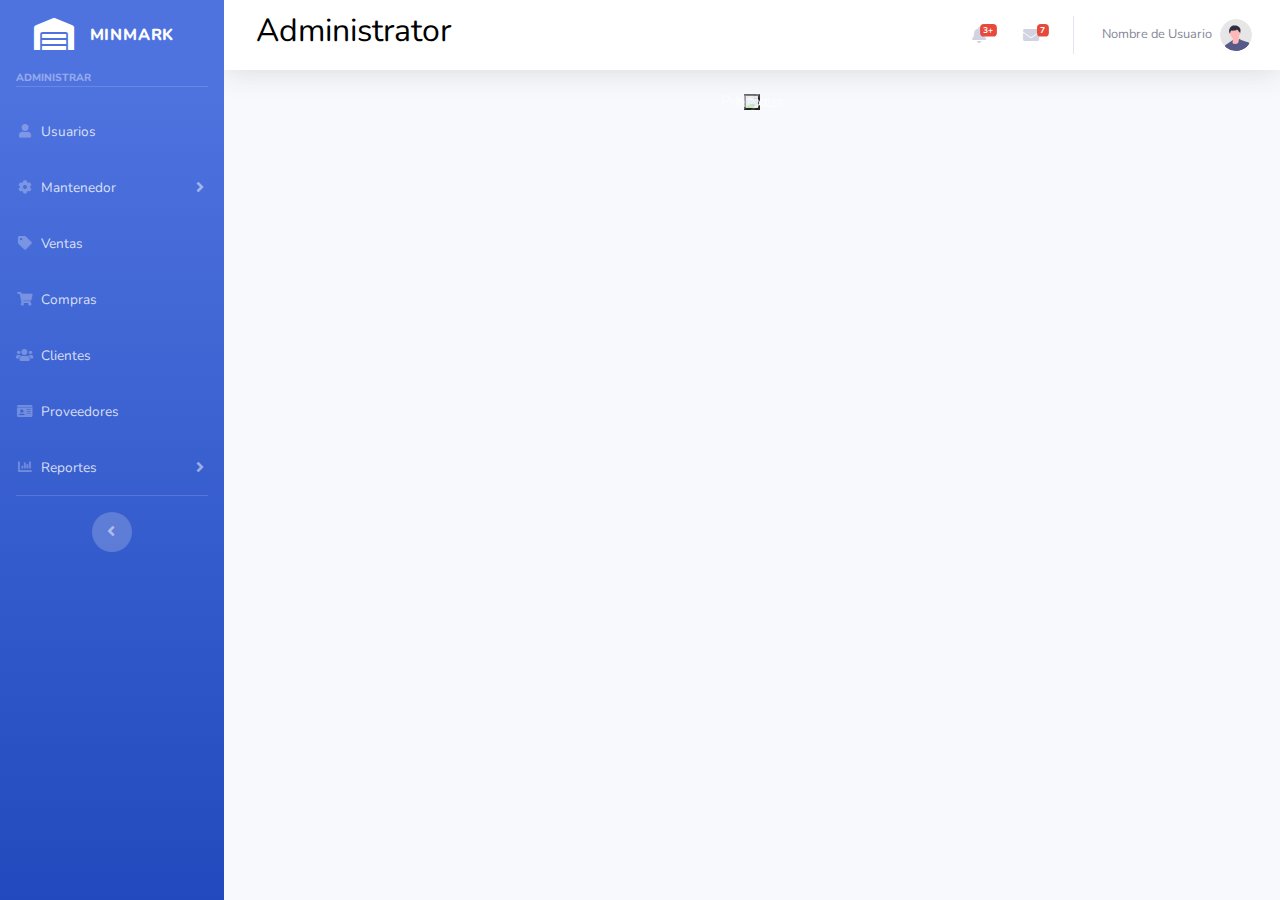
==== index.html @ 3385dc10 "v1 views" ====
<!DOCTYPE html>
<html lang="es">

<head>

    <meta charset="utf-8">
    <meta http-equiv="X-UA-Compatible" content="IE=edge">
    <meta name="viewport" content="width=device-width, initial-scale=1, shrink-to-fit=no">
    <meta name="description" content="">
    <meta name="author" content="">

    <title>MINIMARK</title>
    <link
        href="https://fonts.googleapis.com/css?family=Nunito:200,200i,300,300i,400,400i,600,600i,700,700i,800,800i,900,900i"
        rel="stylesheet">
    <link href="css/sb-admin-2.min.css" rel="stylesheet">
    <link rel="stylesheet" href="https://cdnjs.cloudflare.com/ajax/libs/font-awesome/5.15.3/css/all.min.css">
    <link href="https://cdn.jsdelivr.net/npm/bootstrap@5.3.2/dist/css/bootstrap.min.css" rel="stylesheet" integrity="sha384-T3c6CoIi6uLrA9TneNEoa7RxnatzjcDSCmG1MXxSR1GAsXEV/Dwwykc2MPK8M2HN" crossorigin="anonymous">
</head>

<body id="page-top">

    <!-- Page Wrapper -->
    <div id="wrapper">

        <!-- Sidebar -->
        <ul class="navbar-nav bg-gradient-primary sidebar sidebar-dark accordion" id="accordionSidebar">

            <!-- Sidebar - Brand -->
            <a class="sidebar-brand d-flex align-items-center justify-content-center" href="index.html">
                <div class="sidebar-brand-icon">
                    <i class="fas fa-fw fa-warehouse"></i>
                </div>
                <div class="sidebar-brand-text mx-3">MINMARK</div>
            </a>

            <!-- Divider -->
            <div class="sidebar-heading">
                Administrar
            </div>

            <hr class="sidebar-divider">
            <style>
                .nav-item.active .nav-link {
                  box-shadow: 0 0 5px rgba(0, 0, 0, 0.3); /* Aplica una sombra al enlace activo */
                }
              </style>
              
              <script>
                document.addEventListener("DOMContentLoaded", function() {
                  var navItems = document.querySelectorAll(".nav-item");
              
                  navItems.forEach(function(item) {
                    item.addEventListener("click", function() {
                      navItems.forEach(function(item) {
                        item.classList.remove("active");
                      });
                      this.classList.add("active");
                    });
                  });
                });
              </script>
              
              <li class="nav-item">
                <a class="nav-link" href="usuarios.html">
                  <i class="fas fa-fw fa-user"></i>
                  <span>Usuarios</span>
                </a>
              </li>
              
              <li class="nav-item">
                <a class="nav-link collapsed" href="#" data-toggle="collapse" data-target="#collapseTwo"
                  aria-expanded="true" aria-controls="collapseTwo">
                  <i class="fas fa-fw fa-cog"></i>
                  <span>Mantenedor</span>
                </a>
                <div id="collapseTwo" class="collapse" aria-labelledby="headingTwo" data-parent="#accordionSidebar">
                  <div class="bg-white py-2 collapse-inner rounded">
                    <a class="collapse-item" href="categoria.html"><i class="fas fa-fw fa-list-alt " style="margin-right: 4px;"></i>Categoria</a>
                    <a class="collapse-item" href="productos.html"><i class="fas fa-fw fa-box" style="margin-right: 4px;"></i>Productos</a>
                    <a class="collapse-item" href="negocio.html"><i class="fas fa-fw fa-building" style="margin-right: 4px;"></i>Negocio</a>
                  </div>
                </div>
              </li>
              
              <li class="nav-item">
                <a class="nav-link" href="ventas.html">
                  <i class="fas fa-fw fa-tag"></i>
                  <span>Ventas</span>
                </a>
              </li>
              
              <li class="nav-item">
                <a class="nav-link" href="compras.html">
                  <i class="fas fa-fw fa-shopping-cart"></i>
                  <span>Compras</span>
                </a>
              </li>
              
              <li class="nav-item">
                <a class="nav-link" href="clientes.html">
                  <i class="fas fa-fw fa-users"></i>
                  <span>Clientes</span>
                </a>
              </li>
              
              <li class="nav-item">
                <a class="nav-link" href="proveedor.html">
                  <i class="fas fa-fw fa-id-card"></i>
                  <span>Proveedores</span>
                </a>
              </li>
              
              <li class="nav-item">
                <a class="nav-link collapsed" href="#" data-toggle="collapse" data-target="#collapseUtilities"
                  aria-expanded="true" aria-controls="collapseUtilities">
                  <i class="fas fa-fw fa-chart-bar"></i>
                  <span>Reportes</span>
                </a>
                <div id="collapseUtilities" class="collapse" aria-labelledby="headingUtilities"
                  data-parent="#accordionSidebar">
                  <div class="bg-white py-2 collapse-inner rounded">
                    <a class="collapse-item" href="reporteCompras.html"><i class="fas fa-fw fa-shopping-cart"></i> Reporte Compras</a>
                    <a class="collapse-item" href="reporteVentas.html"><i class="fas fa-fw fa-tag"></i> Reporte Ventas</a>
                  </div>
                </div>
              </li>
            <!-- Divider -->
            <hr class="sidebar-divider d-none d-md-block">

            <!-- Sidebar Toggler (Sidebar) -->
            <div class="text-center d-none d-md-inline">
                <button class="rounded-circle border-0" id="sidebarToggle"></button>
            </div>

        </ul>
        <!-- End of Sidebar -->

        <!-- Content Wrapper -->
        <div id="content-wrapper" class="d-flex flex-column">

            <!-- Main Content -->
            <div id="content">

                <!-- Topbar -->
                <nav class="navbar navbar-expand navbar-light bg-white topbar mb-4 static-top shadow">

                    <!-- Sidebar Toggle (Topbar) -->
                    <div class="form-inline">
                        <button id="sidebarToggleTop" class="btn btn-link d-md-none rounded-circle mr-3">
                            <i class="fa fa-bars"></i>
                        </button>
                    </div>

                    <!-- Topbar Search -->
                    <form
                        class="d-none d-sm-inline-block form-inline mr-auto ml-md-3 my-2 my-md-0 mw-100 navbar-search">
                        <div class="input-group">
                            <H2 style="color: black;">Administrator</H2>
                        </div>
                    </form>


                    <!-- Topbar Navbar -->
                    <ul class="navbar-nav ml-auto">

                        <!-- Nav Item - Search Dropdown (Visible Only XS) -->
                        <li class="nav-item dropdown no-arrow d-sm-none">
                            <P style="color: black;">administrador</P>
                        </li>

                        <!-- Nav Item - Alerts -->
                        <li class="nav-item dropdown no-arrow mx-1">
                            <a class="nav-link dropdown-toggle" href="#" id="alertsDropdown" role="button"
                                data-toggle="dropdown" aria-haspopup="true" aria-expanded="false">
                                <i class="fas fa-bell fa-fw"></i>
                                <!-- Counter - Alerts -->
                                <span class="badge badge-danger badge-counter">3+</span>
                            </a>
                            <!-- Dropdown - Alerts -->
                            <div class="dropdown-list dropdown-menu dropdown-menu-right shadow animated--grow-in"
                                aria-labelledby="alertsDropdown">
                                <h6 class="dropdown-header">
                                    Centro de notificaciones
                                </h6>
                                <a class="dropdown-item d-flex align-items-center" href="#">
                                    <div class="mr-3">
                                        <div class="icon-circle bg-primary">
                                            <i class="fas fa-file-alt text-white"></i>
                                        </div>
                                    </div>
                                    <div>
                                        <div class="small text-gray-500">Noviembre 12, 2023</div>
                                        <span class="font-weight-bold">¡Un nuevo informe mensual está listo para
                                            descargar!</span>
                                    </div>
                                </a>
                                <a class="dropdown-item d-flex align-items-center" href="#">
                                    <div class="mr-3">
                                        <div class="icon-circle bg-success">
                                            <i class="fas fa-donate text-white"></i>
                                        </div>
                                    </div>
                                    <div>
                                        <div class="small text-gray-500">Noviembre 20, 2023</div>
                                        ¡Se han depositado $290.29 en su cuenta!
                                    </div>
                                </a>
                                <a class="dropdown-item text-center small text-gray-500" href="#">Mostrar todas las
                                    alertas</a>
                            </div>
                        </li>

                        <!-- Nav Item - Messages -->
                        <li class="nav-item dropdown no-arrow mx-1">
                            <a class="nav-link dropdown-toggle" href="#" id="messagesDropdown" role="button"
                                data-toggle="dropdown" aria-haspopup="true" aria-expanded="false">
                                <i class="fas fa-envelope fa-fw"></i>
                                <!-- Counter - Messages -->
                                <span class="badge badge-danger badge-counter">7</span>
                            </a>
                            <!-- Dropdown - Messages -->
                            <div class="dropdown-list dropdown-menu dropdown-menu-right shadow animated--grow-in"
                                aria-labelledby="messagesDropdown">
                                <h6 class="dropdown-header">
                                    Meensajes
                                </h6>
                                <a class="dropdown-item d-flex align-items-center" href="#">
                                    <div class="dropdown-list-image mr-3">
                                        <img class="rounded-circle" src="img/undraw_profile_2.svg" alt="...">
                                        <div class="status-indicator"></div>
                                    </div>
                                    <div>
                                        <div class="text-truncate">Tengo los productos que ordenaste el mes pasado,
                                            ¿Quieres que te los envíen??</div>
                                        <div class="small text-gray-500">Cristian Alezander · 1d</div>
                                    </div>
                                </a>
                                <a class="dropdown-item text-center small text-gray-500" href="#">Leer mas mansajes</a>
                            </div>
                        </li>

                        <div class="topbar-divider d-none d-sm-block"></div>

                        <!-- Nav Item - User Information -->
                        <li class="nav-item dropdown no-arrow">
                            <a class="nav-link dropdown-toggle" href="#" id="userDropdown" role="button"
                                data-toggle="dropdown" aria-haspopup="true" aria-expanded="false">
                                <span class="mr-2 d-none d-lg-inline text-gray-600 small">Nombre de Usuario</span>
                                <img class="img-profile rounded-circle" src="img/undraw_profile.svg">
                            </a>
                            <!-- Dropdown - User Information -->
                            <div class="dropdown-menu dropdown-menu-right shadow animated--grow-in"
                                aria-labelledby="userDropdown">
                                <a class="dropdown-item" href="#">
                                    <i class="fas fa-user fa-sm fa-fw mr-2 text-gray-400"></i>
                                    Perfil
                                </a>
                                <a class="dropdown-item" href="#">
                                    <i class="fas fa-cogs fa-sm fa-fw mr-2 text-gray-400"></i>
                                    Ajustes
                                </a>
                                <a class="dropdown-item" href="#">
                                    <i class="fas fa-list fa-sm fa-fw mr-2 text-gray-400"></i>
                                    Registro de actividades
                                </a>
                                <div class="dropdown-divider"></div>
                                <a class="dropdown-item" href="#" data-toggle="modal" data-target="#logoutModal">
                                    <i class="fas fa-sign-out-alt fa-sm fa-fw mr-2 text-gray-400"></i>
                                    Cerrar sesión
                                </a>
                            </div>
                        </li>

                    </ul>

                </nav>
                <div style="display: flex; justify-content: center;">
                    <div id="carouselExampleFade" class="carousel slide carousel-fade">
                      <div class="carousel-inner">
                        <div class="carousel-item active">
                          <img src="https://equipment21.com/wp-content/uploads/que-es-un-minimarket.jpg" class="d-block w-100" style="max-width: 500px; object-fit: contain;">
                        </div>
                        <div class="carousel-item">
                          <img src="https://i.pinimg.com/550x/df/8b/b2/df8bb24f042e2525bdfe319d4b124b3e.jpg" class="d-block w-100" style="max-width: 500px; object-fit: contain;">
                        </div>
                        <div class="carousel-item">
                          <img src="https://thumbs.dreamstime.com/b/jakarta-indonesiaaugust-un-cajero-en-minimarket-al-servicio-de-cliente-que-tiene-muchos-art%C3%ADculos-compra-287583443.jpg" class="d-block w-100" style="max-width: 500px; object-fit: contain;">
                        </div>
                      </div>
                      <button class="carousel-control-prev" type="button" data-bs-target="#carouselExampleFade" data-bs-slide="prev">
                        <span class="carousel-control-prev-icon" aria-hidden="true"></span>
                        <span class="visually-hidden">Previous</span>
                      </button>
                      <button class="carousel-control-next" type="button" data-bs-target="#carouselExampleFade" data-bs-slide="next">
                        <span class="carousel-control-next-icon" aria-hidden="true"></span>
                        <span class="visually-hidden">Next</span>
                      </button>
                    </div>
                  </div>
                  
            </div>

        </div>
        <!-- End of Content Wrapper -->

    </div>
    <!-- End of Page Wrapper -->

    <!-- Scroll to Top Button-->
    <a class="scroll-to-top rounded" href="#page-top">
        <i class="fas fa-angle-up"></i>
    </a>

    <!-- Logout Modal-->
    <div class="modal fade" id="logoutModal" tabindex="-1" role="dialog" aria-labelledby="exampleModalLabel"
        aria-hidden="true">
        <div class="modal-dialog" role="document">
            <div class="modal-content">
                <div class="modal-header">
                    <h5 class="modal-title" id="exampleModalLabel">¿Listo para salir?</h5>
                    <button class="close" type="button" data-dismiss="modal" aria-label="Close">
                        <span aria-hidden="true">×</span>
                    </button>
                </div>
                <div class="modal-body">Seleccione "Cerrar sesión" a continuación si está listo para finalizar su sesión
                    actual.</div>
                <div class="modal-footer">
                    <button class="btn btn-secondary" type="button" data-dismiss="modal">Cancelar</button>
                    <a class="btn btn-primary" href="login.html">Cerrar sesión</a>
                </div>
            </div>
        </div>
    </div>

    <!-- Bootstrap core JavaScript-->
    <script src="js/jquery.min.js"></script>
    <script src="js/bootstrap.bundle.min.js"></script>
    <script src="js/jquery.easing.min.js"></script>
    <script src="js/sb-admin-2.min.js"></script>
    <script src="js/Chart.min.js"></script>
    <script src="https://cdn.jsdelivr.net/npm/bootstrap@5.3.2/dist/js/bootstrap.bundle.min.js" integrity="sha384-C6RzsynM9kWDrMNeT87bh95OGNyZPhcTNXj1NW7RuBCsyN/o0jlpcV8Qyq46cDfL" crossorigin="anonymous"></script>

</body>

</html>
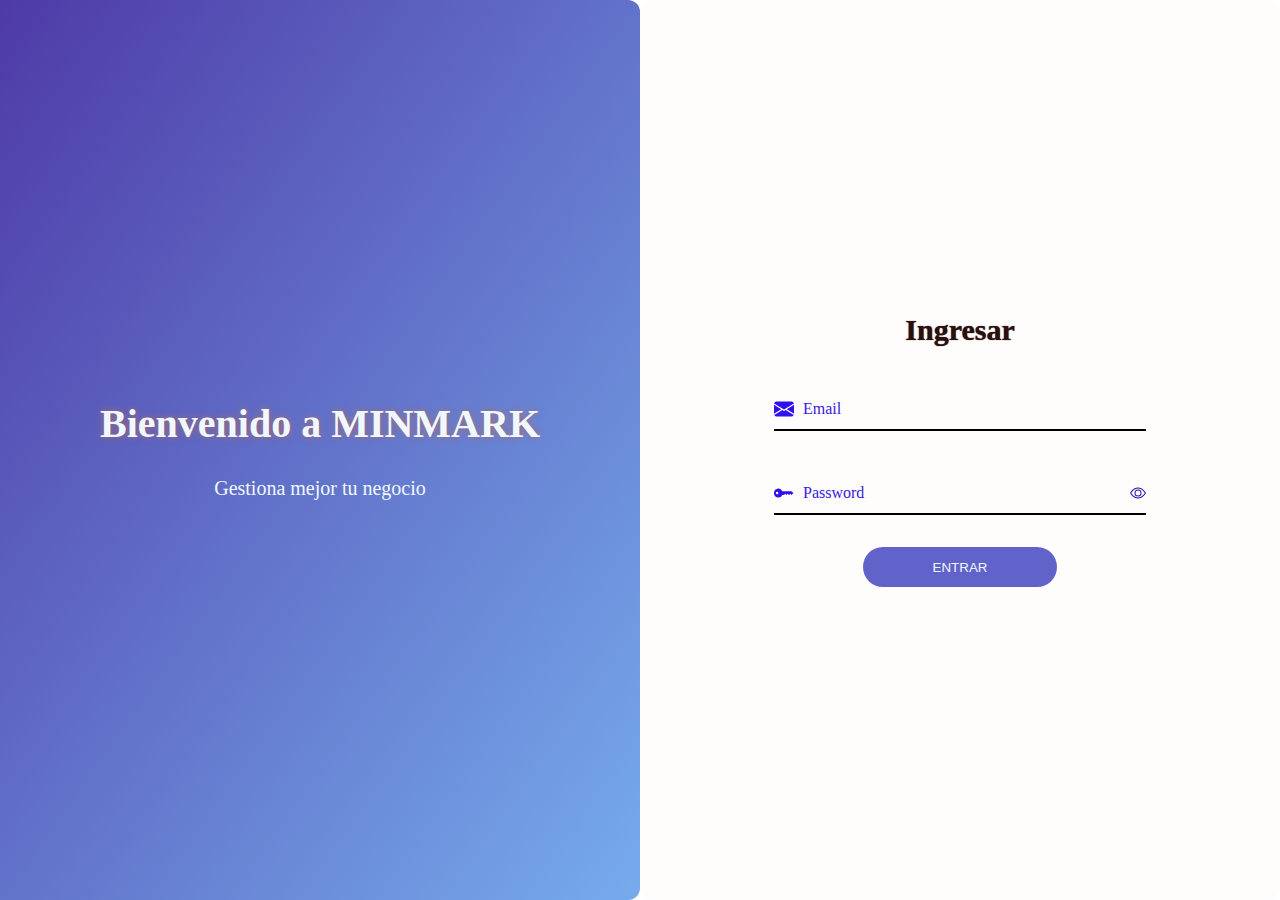
==== commit 16fd9f17: "Rename proyect" ====
--- a/index.html
+++ b/index.html
@@ -2,345 +2,51 @@
 <html lang="es">
 
 <head>
-
-    <meta charset="utf-8">
-    <meta http-equiv="X-UA-Compatible" content="IE=edge">
-    <meta name="viewport" content="width=device-width, initial-scale=1, shrink-to-fit=no">
-    <meta name="description" content="">
-    <meta name="author" content="">
-
-    <title>MINIMARK</title>
-    <link
-        href="https://fonts.googleapis.com/css?family=Nunito:200,200i,300,300i,400,400i,600,600i,700,700i,800,800i,900,900i"
-        rel="stylesheet">
-    <link href="css/sb-admin-2.min.css" rel="stylesheet">
-    <link rel="stylesheet" href="https://cdnjs.cloudflare.com/ajax/libs/font-awesome/5.15.3/css/all.min.css">
-    <link href="https://cdn.jsdelivr.net/npm/bootstrap@5.3.2/dist/css/bootstrap.min.css" rel="stylesheet" integrity="sha384-T3c6CoIi6uLrA9TneNEoa7RxnatzjcDSCmG1MXxSR1GAsXEV/Dwwykc2MPK8M2HN" crossorigin="anonymous">
+    <meta charset="UTF-8">
+    <meta name="viewport" content="width=device-width, initial-scale=1.0">
+    <link rel="stylesheet" href="css/style.css">
+    <title>Login MINMARK</title>
 </head>
 
-<body id="page-top">
-
-    <!-- Page Wrapper -->
-    <div id="wrapper">
-
-        <!-- Sidebar -->
-        <ul class="navbar-nav bg-gradient-primary sidebar sidebar-dark accordion" id="accordionSidebar">
-
-            <!-- Sidebar - Brand -->
-            <a class="sidebar-brand d-flex align-items-center justify-content-center" href="index.html">
-                <div class="sidebar-brand-icon">
-                    <i class="fas fa-fw fa-warehouse"></i>
-                </div>
-                <div class="sidebar-brand-text mx-3">MINMARK</div>
-            </a>
-
-            <!-- Divider -->
-            <div class="sidebar-heading">
-                Administrar
+<body>
+    <section class="loginSection">
+        <div class="presentation">
+            <p>Bienvenido a MINMARK</p>
+            <p>Gestiona mejor tu negocio</p>
+        </div>
+        <form action="index.html">
+            <p>Ingresar</p>
+            <div class="inp">
+                <svg xmlns="http://www.w3.org/2000/svg" width="20" height="20" fill="currentColor"
+                    class="bi bi-envelope-fill indic" viewBox="0 0 16 16">
+                    <path
+                        d="M.05 3.555A2 2 0 0 1 2 2h12a2 2 0 0 1 1.95 1.555L8 8.414.05 3.555ZM0 4.697v7.104l5.803-3.558L0 4.697ZM6.761 8.83l-6.57 4.027A2 2 0 0 0 2 14h12a2 2 0 0 0 1.808-1.144l-6.57-4.027L8 9.586l-1.239-.757Zm3.436-.586L16 11.801V4.697l-5.803 3.546Z" />
+                </svg>
+                <input class="inputForm" type="text" name="email" required pattern=".+" id="">
+                <label for="email">Email</label>
             </div>
-
-            <hr class="sidebar-divider">
-            <style>
-                .nav-item.active .nav-link {
-                  box-shadow: 0 0 5px rgba(0, 0, 0, 0.3); /* Aplica una sombra al enlace activo */
-                }
-              </style>
-              
-              <script>
-                document.addEventListener("DOMContentLoaded", function() {
-                  var navItems = document.querySelectorAll(".nav-item");
-              
-                  navItems.forEach(function(item) {
-                    item.addEventListener("click", function() {
-                      navItems.forEach(function(item) {
-                        item.classList.remove("active");
-                      });
-                      this.classList.add("active");
-                    });
-                  });
-                });
-              </script>
-              
-              <li class="nav-item">
-                <a class="nav-link" href="usuarios.html">
-                  <i class="fas fa-fw fa-user"></i>
-                  <span>Usuarios</span>
-                </a>
-              </li>
-              
-              <li class="nav-item">
-                <a class="nav-link collapsed" href="#" data-toggle="collapse" data-target="#collapseTwo"
-                  aria-expanded="true" aria-controls="collapseTwo">
-                  <i class="fas fa-fw fa-cog"></i>
-                  <span>Mantenedor</span>
-                </a>
-                <div id="collapseTwo" class="collapse" aria-labelledby="headingTwo" data-parent="#accordionSidebar">
-                  <div class="bg-white py-2 collapse-inner rounded">
-                    <a class="collapse-item" href="categoria.html"><i class="fas fa-fw fa-list-alt " style="margin-right: 4px;"></i>Categoria</a>
-                    <a class="collapse-item" href="productos.html"><i class="fas fa-fw fa-box" style="margin-right: 4px;"></i>Productos</a>
-                    <a class="collapse-item" href="negocio.html"><i class="fas fa-fw fa-building" style="margin-right: 4px;"></i>Negocio</a>
-                  </div>
-                </div>
-              </li>
-              
-              <li class="nav-item">
-                <a class="nav-link" href="ventas.html">
-                  <i class="fas fa-fw fa-tag"></i>
-                  <span>Ventas</span>
-                </a>
-              </li>
-              
-              <li class="nav-item">
-                <a class="nav-link" href="compras.html">
-                  <i class="fas fa-fw fa-shopping-cart"></i>
-                  <span>Compras</span>
-                </a>
-              </li>
-              
-              <li class="nav-item">
-                <a class="nav-link" href="clientes.html">
-                  <i class="fas fa-fw fa-users"></i>
-                  <span>Clientes</span>
-                </a>
-              </li>
-              
-              <li class="nav-item">
-                <a class="nav-link" href="proveedor.html">
-                  <i class="fas fa-fw fa-id-card"></i>
-                  <span>Proveedores</span>
-                </a>
-              </li>
-              
-              <li class="nav-item">
-                <a class="nav-link collapsed" href="#" data-toggle="collapse" data-target="#collapseUtilities"
-                  aria-expanded="true" aria-controls="collapseUtilities">
-                  <i class="fas fa-fw fa-chart-bar"></i>
-                  <span>Reportes</span>
-                </a>
-                <div id="collapseUtilities" class="collapse" aria-labelledby="headingUtilities"
-                  data-parent="#accordionSidebar">
-                  <div class="bg-white py-2 collapse-inner rounded">
-                    <a class="collapse-item" href="reporteCompras.html"><i class="fas fa-fw fa-shopping-cart"></i> Reporte Compras</a>
-                    <a class="collapse-item" href="reporteVentas.html"><i class="fas fa-fw fa-tag"></i> Reporte Ventas</a>
-                  </div>
-                </div>
-              </li>
-            <!-- Divider -->
-            <hr class="sidebar-divider d-none d-md-block">
-
-            <!-- Sidebar Toggler (Sidebar) -->
-            <div class="text-center d-none d-md-inline">
-                <button class="rounded-circle border-0" id="sidebarToggle"></button>
+            <div class="inp">
+                <svg xmlns="http://www.w3.org/2000/svg" width="20" height="20" fill="currentColor" class="bi bi-key-fill indic" viewBox="0 0 16 16">
+                    <path d="M3.5 11.5a3.5 3.5 0 1 1 3.163-5H14L15.5 8 14 9.5l-1-1-1 1-1-1-1 1-1-1-1 1H6.663a3.5 3.5 0 0 1-3.163 2zM2.5 9a1 1 0 1 0 0-2 1 1 0 0 0 0 2z"/>
+                </svg>
+                <input id="inputForm_password" class="inputForm" type="password" required name="password" id="">
+                <label for="password">Password</label>
+                <svg xmlns="http://www.w3.org/2000/svg" width="16" height="16" fill="currentColor" class="bi bi-eye secretEye" viewBox="0 0 16 16">
+                    <path d="M16 8s-3-5.5-8-5.5S0 8 0 8s3 5.5 8 5.5S16 8 16 8zM1.173 8a13.133 13.133 0 0 1 1.66-2.043C4.12 4.668 5.88 3.5 8 3.5c2.12 0 3.879 1.168 5.168 2.457A13.133 13.133 0 0 1 14.828 8c-.058.087-.122.183-.195.288-.335.48-.83 1.12-1.465 1.755C11.879 11.332 10.119 12.5 8 12.5c-2.12 0-3.879-1.168-5.168-2.457A13.134 13.134 0 0 1 1.172 8z"/>
+                    <path d="M8 5.5a2.5 2.5 0 1 0 0 5 2.5 2.5 0 0 0 0-5zM4.5 8a3.5 3.5 0 1 1 7 0 3.5 3.5 0 0 1-7 0z"/>
+                </svg>
+                <svg style="display: none;" xmlns="http://www.w3.org/2000/svg" width="16" height="16" fill="currentColor" class="bi bi-eye-slash secretEye" viewBox="0 0 16 16">
+                    <path d="M13.359 11.238C15.06 9.72 16 8 16 8s-3-5.5-8-5.5a7.028 7.028 0 0 0-2.79.588l.77.771A5.944 5.944 0 0 1 8 3.5c2.12 0 3.879 1.168 5.168 2.457A13.134 13.134 0 0 1 14.828 8c-.058.087-.122.183-.195.288-.335.48-.83 1.12-1.465 1.755-.165.165-.337.328-.517.486l.708.709z"/>
+                    <path d="M11.297 9.176a3.5 3.5 0 0 0-4.474-4.474l.823.823a2.5 2.5 0 0 1 2.829 2.829l.822.822zm-2.943 1.299.822.822a3.5 3.5 0 0 1-4.474-4.474l.823.823a2.5 2.5 0 0 0 2.829 2.829z"/>
+                    <path d="M3.35 5.47c-.18.16-.353.322-.518.487A13.134 13.134 0 0 0 1.172 8l.195.288c.335.48.83 1.12 1.465 1.755C4.121 11.332 5.881 12.5 8 12.5c.716 0 1.39-.133 2.02-.36l.77.772A7.029 7.029 0 0 1 8 13.5C3 13.5 0 8 0 8s.939-1.721 2.641-3.238l.708.709zm10.296 8.884-12-12 .708-.708 12 12-.708.708z"/>
+                </svg>
             </div>
-
-        </ul>
-        <!-- End of Sidebar -->
-
-        <!-- Content Wrapper -->
-        <div id="content-wrapper" class="d-flex flex-column">
-
-            <!-- Main Content -->
-            <div id="content">
-
-                <!-- Topbar -->
-                <nav class="navbar navbar-expand navbar-light bg-white topbar mb-4 static-top shadow">
-
-                    <!-- Sidebar Toggle (Topbar) -->
-                    <div class="form-inline">
-                        <button id="sidebarToggleTop" class="btn btn-link d-md-none rounded-circle mr-3">
-                            <i class="fa fa-bars"></i>
-                        </button>
-                    </div>
-
-                    <!-- Topbar Search -->
-                    <form
-                        class="d-none d-sm-inline-block form-inline mr-auto ml-md-3 my-2 my-md-0 mw-100 navbar-search">
-                        <div class="input-group">
-                            <H2 style="color: black;">Administrator</H2>
-                        </div>
-                    </form>
-
-
-                    <!-- Topbar Navbar -->
-                    <ul class="navbar-nav ml-auto">
-
-                        <!-- Nav Item - Search Dropdown (Visible Only XS) -->
-                        <li class="nav-item dropdown no-arrow d-sm-none">
-                            <P style="color: black;">administrador</P>
-                        </li>
-
-                        <!-- Nav Item - Alerts -->
-                        <li class="nav-item dropdown no-arrow mx-1">
-                            <a class="nav-link dropdown-toggle" href="#" id="alertsDropdown" role="button"
-                                data-toggle="dropdown" aria-haspopup="true" aria-expanded="false">
-                                <i class="fas fa-bell fa-fw"></i>
-                                <!-- Counter - Alerts -->
-                                <span class="badge badge-danger badge-counter">3+</span>
-                            </a>
-                            <!-- Dropdown - Alerts -->
-                            <div class="dropdown-list dropdown-menu dropdown-menu-right shadow animated--grow-in"
-                                aria-labelledby="alertsDropdown">
-                                <h6 class="dropdown-header">
-                                    Centro de notificaciones
-                                </h6>
-                                <a class="dropdown-item d-flex align-items-center" href="#">
-                                    <div class="mr-3">
-                                        <div class="icon-circle bg-primary">
-                                            <i class="fas fa-file-alt text-white"></i>
-                                        </div>
-                                    </div>
-                                    <div>
-                                        <div class="small text-gray-500">Noviembre 12, 2023</div>
-                                        <span class="font-weight-bold">¡Un nuevo informe mensual está listo para
-                                            descargar!</span>
-                                    </div>
-                                </a>
-                                <a class="dropdown-item d-flex align-items-center" href="#">
-                                    <div class="mr-3">
-                                        <div class="icon-circle bg-success">
-                                            <i class="fas fa-donate text-white"></i>
-                                        </div>
-                                    </div>
-                                    <div>
-                                        <div class="small text-gray-500">Noviembre 20, 2023</div>
-                                        ¡Se han depositado $290.29 en su cuenta!
-                                    </div>
-                                </a>
-                                <a class="dropdown-item text-center small text-gray-500" href="#">Mostrar todas las
-                                    alertas</a>
-                            </div>
-                        </li>
-
-                        <!-- Nav Item - Messages -->
-                        <li class="nav-item dropdown no-arrow mx-1">
-                            <a class="nav-link dropdown-toggle" href="#" id="messagesDropdown" role="button"
-                                data-toggle="dropdown" aria-haspopup="true" aria-expanded="false">
-                                <i class="fas fa-envelope fa-fw"></i>
-                                <!-- Counter - Messages -->
-                                <span class="badge badge-danger badge-counter">7</span>
-                            </a>
-                            <!-- Dropdown - Messages -->
-                            <div class="dropdown-list dropdown-menu dropdown-menu-right shadow animated--grow-in"
-                                aria-labelledby="messagesDropdown">
-                                <h6 class="dropdown-header">
-                                    Meensajes
-                                </h6>
-                                <a class="dropdown-item d-flex align-items-center" href="#">
-                                    <div class="dropdown-list-image mr-3">
-                                        <img class="rounded-circle" src="img/undraw_profile_2.svg" alt="...">
-                                        <div class="status-indicator"></div>
-                                    </div>
-                                    <div>
-                                        <div class="text-truncate">Tengo los productos que ordenaste el mes pasado,
-                                            ¿Quieres que te los envíen??</div>
-                                        <div class="small text-gray-500">Cristian Alezander · 1d</div>
-                                    </div>
-                                </a>
-                                <a class="dropdown-item text-center small text-gray-500" href="#">Leer mas mansajes</a>
-                            </div>
-                        </li>
-
-                        <div class="topbar-divider d-none d-sm-block"></div>
-
-                        <!-- Nav Item - User Information -->
-                        <li class="nav-item dropdown no-arrow">
-                            <a class="nav-link dropdown-toggle" href="#" id="userDropdown" role="button"
-                                data-toggle="dropdown" aria-haspopup="true" aria-expanded="false">
-                                <span class="mr-2 d-none d-lg-inline text-gray-600 small">Nombre de Usuario</span>
-                                <img class="img-profile rounded-circle" src="img/undraw_profile.svg">
-                            </a>
-                            <!-- Dropdown - User Information -->
-                            <div class="dropdown-menu dropdown-menu-right shadow animated--grow-in"
-                                aria-labelledby="userDropdown">
-                                <a class="dropdown-item" href="#">
-                                    <i class="fas fa-user fa-sm fa-fw mr-2 text-gray-400"></i>
-                                    Perfil
-                                </a>
-                                <a class="dropdown-item" href="#">
-                                    <i class="fas fa-cogs fa-sm fa-fw mr-2 text-gray-400"></i>
-                                    Ajustes
-                                </a>
-                                <a class="dropdown-item" href="#">
-                                    <i class="fas fa-list fa-sm fa-fw mr-2 text-gray-400"></i>
-                                    Registro de actividades
-                                </a>
-                                <div class="dropdown-divider"></div>
-                                <a class="dropdown-item" href="#" data-toggle="modal" data-target="#logoutModal">
-                                    <i class="fas fa-sign-out-alt fa-sm fa-fw mr-2 text-gray-400"></i>
-                                    Cerrar sesión
-                                </a>
-                            </div>
-                        </li>
-
-                    </ul>
-
-                </nav>
-                <div style="display: flex; justify-content: center;">
-                    <div id="carouselExampleFade" class="carousel slide carousel-fade">
-                      <div class="carousel-inner">
-                        <div class="carousel-item active">
-                          <img src="https://equipment21.com/wp-content/uploads/que-es-un-minimarket.jpg" class="d-block w-100" style="max-width: 500px; object-fit: contain;">
-                        </div>
-                        <div class="carousel-item">
-                          <img src="https://i.pinimg.com/550x/df/8b/b2/df8bb24f042e2525bdfe319d4b124b3e.jpg" class="d-block w-100" style="max-width: 500px; object-fit: contain;">
-                        </div>
-                        <div class="carousel-item">
-                          <img src="https://thumbs.dreamstime.com/b/jakarta-indonesiaaugust-un-cajero-en-minimarket-al-servicio-de-cliente-que-tiene-muchos-art%C3%ADculos-compra-287583443.jpg" class="d-block w-100" style="max-width: 500px; object-fit: contain;">
-                        </div>
-                      </div>
-                      <button class="carousel-control-prev" type="button" data-bs-target="#carouselExampleFade" data-bs-slide="prev">
-                        <span class="carousel-control-prev-icon" aria-hidden="true"></span>
-                        <span class="visually-hidden">Previous</span>
-                      </button>
-                      <button class="carousel-control-next" type="button" data-bs-target="#carouselExampleFade" data-bs-slide="next">
-                        <span class="carousel-control-next-icon" aria-hidden="true"></span>
-                        <span class="visually-hidden">Next</span>
-                      </button>
-                    </div>
-                  </div>
-                  
+            <div class="buttons">
+                <button>ENTRAR</button>
+                <!-- <a href="">Crear cuenta</a> -->
             </div>
-
-        </div>
-        <!-- End of Content Wrapper -->
-
-    </div>
-    <!-- End of Page Wrapper -->
-
-    <!-- Scroll to Top Button-->
-    <a class="scroll-to-top rounded" href="#page-top">
-        <i class="fas fa-angle-up"></i>
-    </a>
-
-    <!-- Logout Modal-->
-    <div class="modal fade" id="logoutModal" tabindex="-1" role="dialog" aria-labelledby="exampleModalLabel"
-        aria-hidden="true">
-        <div class="modal-dialog" role="document">
-            <div class="modal-content">
-                <div class="modal-header">
-                    <h5 class="modal-title" id="exampleModalLabel">¿Listo para salir?</h5>
-                    <button class="close" type="button" data-dismiss="modal" aria-label="Close">
-                        <span aria-hidden="true">×</span>
-                    </button>
-                </div>
-                <div class="modal-body">Seleccione "Cerrar sesión" a continuación si está listo para finalizar su sesión
-                    actual.</div>
-                <div class="modal-footer">
-                    <button class="btn btn-secondary" type="button" data-dismiss="modal">Cancelar</button>
-                    <a class="btn btn-primary" href="login.html">Cerrar sesión</a>
-                </div>
-            </div>
-        </div>
-    </div>
-
-    <!-- Bootstrap core JavaScript-->
-    <script src="js/jquery.min.js"></script>
-    <script src="js/bootstrap.bundle.min.js"></script>
-    <script src="js/jquery.easing.min.js"></script>
-    <script src="js/sb-admin-2.min.js"></script>
-    <script src="js/Chart.min.js"></script>
-    <script src="https://cdn.jsdelivr.net/npm/bootstrap@5.3.2/dist/js/bootstrap.bundle.min.js" integrity="sha384-C6RzsynM9kWDrMNeT87bh95OGNyZPhcTNXj1NW7RuBCsyN/o0jlpcV8Qyq46cDfL" crossorigin="anonymous"></script>
-
+        </form>
+    </section>
+    <script src="js/login.js"></script>
 </body>
-
-</html>+</html>
--- a/css/style.css
+++ b/css/style.css
@@ -0,0 +1,124 @@
+*{
+    margin: 0;
+    padding: 0;
+}
+
+
+section.loginSection{
+    min-width: 100%;
+    min-height: 100vh;
+    display: grid;
+    grid-template-columns: 1fr 1fr;
+}
+section.loginSection>div.presentation{
+    background: linear-gradient(to bottom right, rgb(78, 58, 167),#76abec);
+    border-radius: 0 12px 12px 0;
+    color: aliceblue;
+    display: flex;
+    flex-direction: column;
+}
+section.loginSection>div.presentation{
+    align-items: center;
+    justify-content: center;
+    padding: 0 20px;
+    text-align: center;
+    gap: 30px;
+}
+section.loginSection>div.presentation>p:nth-child(1){
+    font-size: 40px;
+    text-shadow: 0 0 6px #a86c6c;
+    font-weight: bolder;
+}
+section.loginSection>div.presentation>p:nth-child(2){
+    font-size: 20px;
+}
+section.loginSection>form{
+    background-color: rgba(212, 110, 42, 0.014);
+    padding: 20px 10px;
+    display: flex;
+    flex-direction: column;
+    gap: 12px;
+
+    justify-content: center;
+    align-items: center;
+    border-radius: 12px;
+}
+
+section.loginSection>form>p{
+    font-size: 30px;
+    color: #2c1010;
+    font-weight: bold;
+    text-shadow: 0 0 1px #2c1010;
+}
+section.loginSection>form>div.inp{
+    position: relative;
+    display: flex;
+    align-items: center;
+    margin-top: 30px;
+
+
+    border-bottom: 2px solid #000;
+    min-width: 60%;
+}
+section.loginSection>form>div.inp>label{
+    position: absolute;
+    left: 29px;
+    pointer-events: none;
+    top: 11px;
+    color: rgb(56, 27, 219);
+}
+
+section.loginSection>form>div.inp>svg.indic{
+    color: rgb(49, 15, 240);
+}
+section.loginSection>form>div.inp>svg.secretEye{
+    color: rgb(47, 11, 173);
+    cursor: pointer;
+}
+section.loginSection>form>div.inp>svg.secretEye:hover{
+    color: rgb(112, 92, 184);
+    transition: all .5s;
+}
+section.loginSection>form>div.inp>input{
+    all: unset;
+    background:none;
+
+    min-height: 40px;
+    flex: 1;
+    padding: 0 11px;
+}
+
+/* section.loginSection>form>div.inp>input.inputForm:not(:placeholder-shown)~label, */
+section.loginSection>form>div.inp>input.inputForm:is(:focus, :valid)~label
+{
+    font-size: 12px;
+    top: -6px !important;
+
+    transition: all .5s ease;
+}
+
+
+
+section.loginSection>form>div.buttons
+{
+    margin-top: 20px;
+    display: flex;
+    flex-direction: column;
+    text-align: center;
+    gap: 15px;
+}
+section.loginSection>form>div.buttons>button
+{
+    min-height: 40px;
+    padding: 12px 70px;
+    border-radius: 50px;
+    border: none;
+    color: aliceblue;
+
+    cursor: pointer;
+    background-color: rgba(64, 64, 192, 0.822);
+}
+section.loginSection>form>div.buttons>button:hover{
+    background-color: rgba(86, 86, 216, 0.822);
+    transition: all .5s;
+}